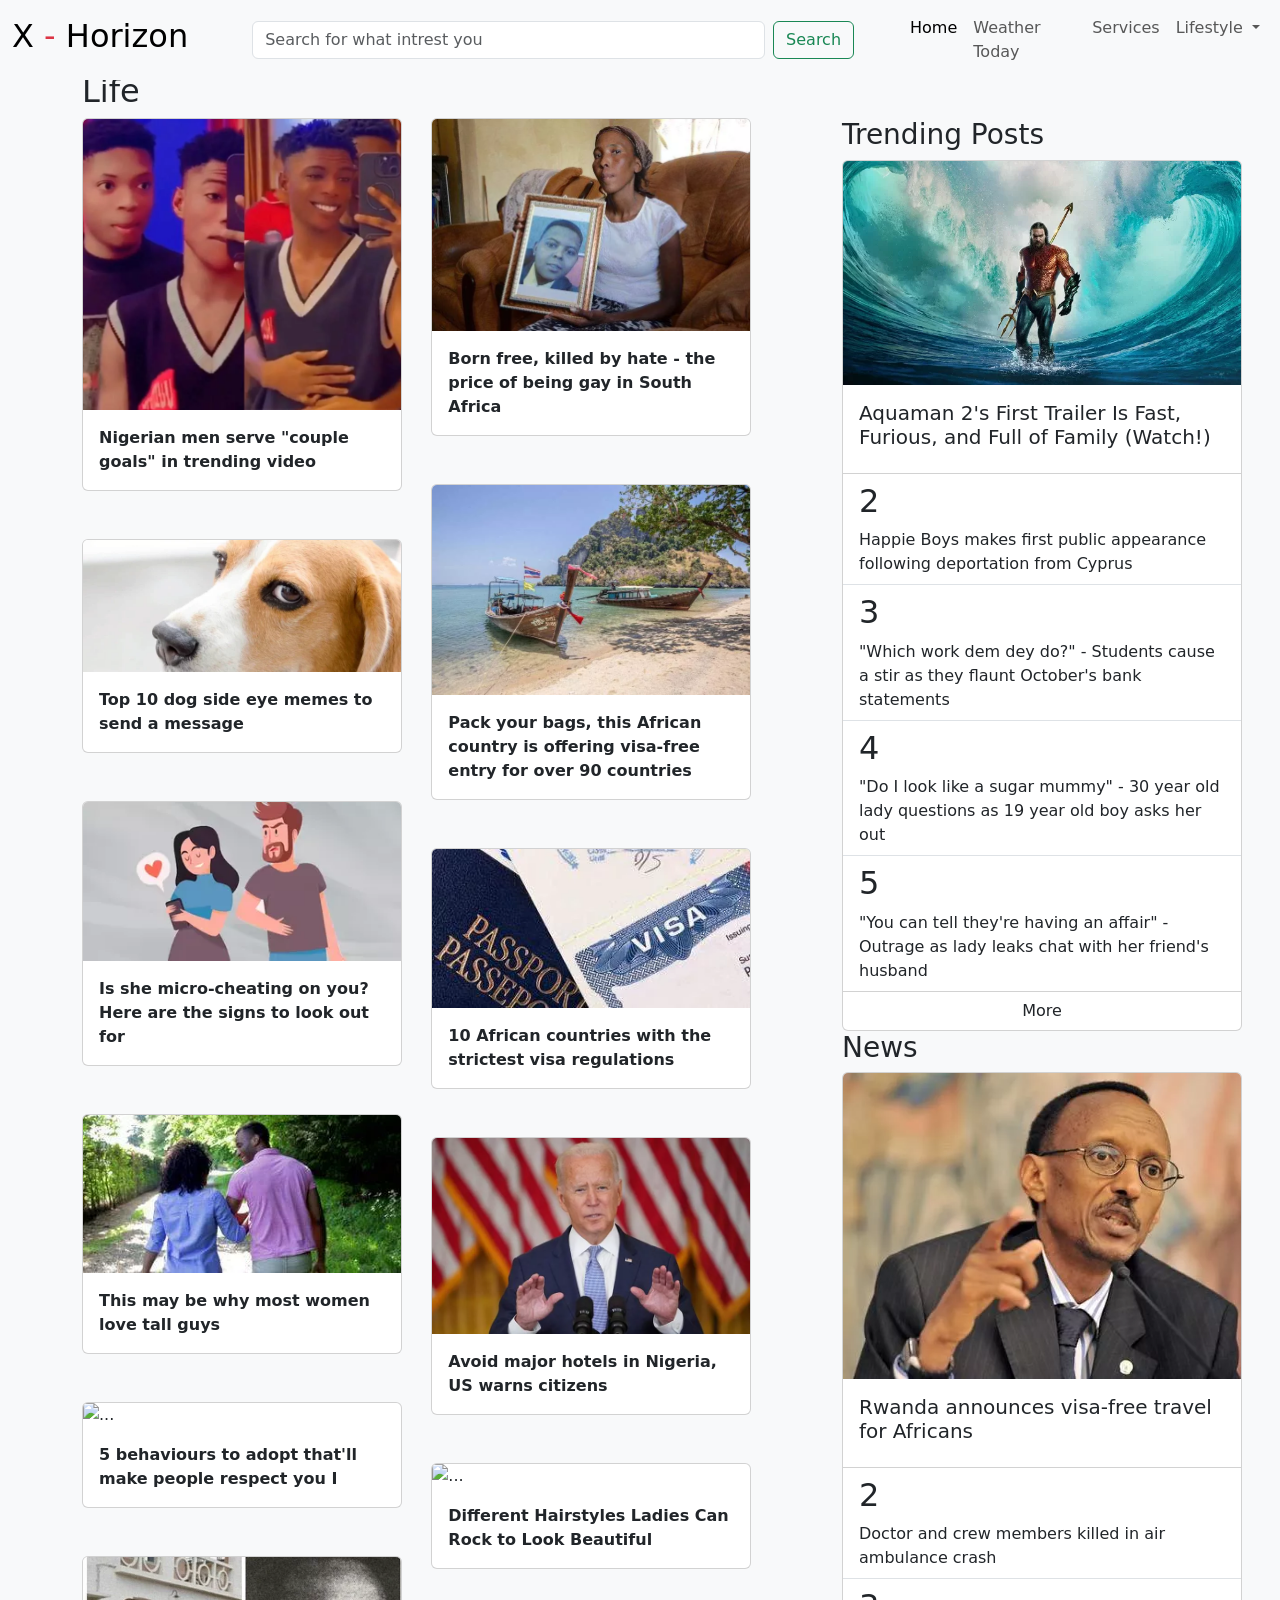
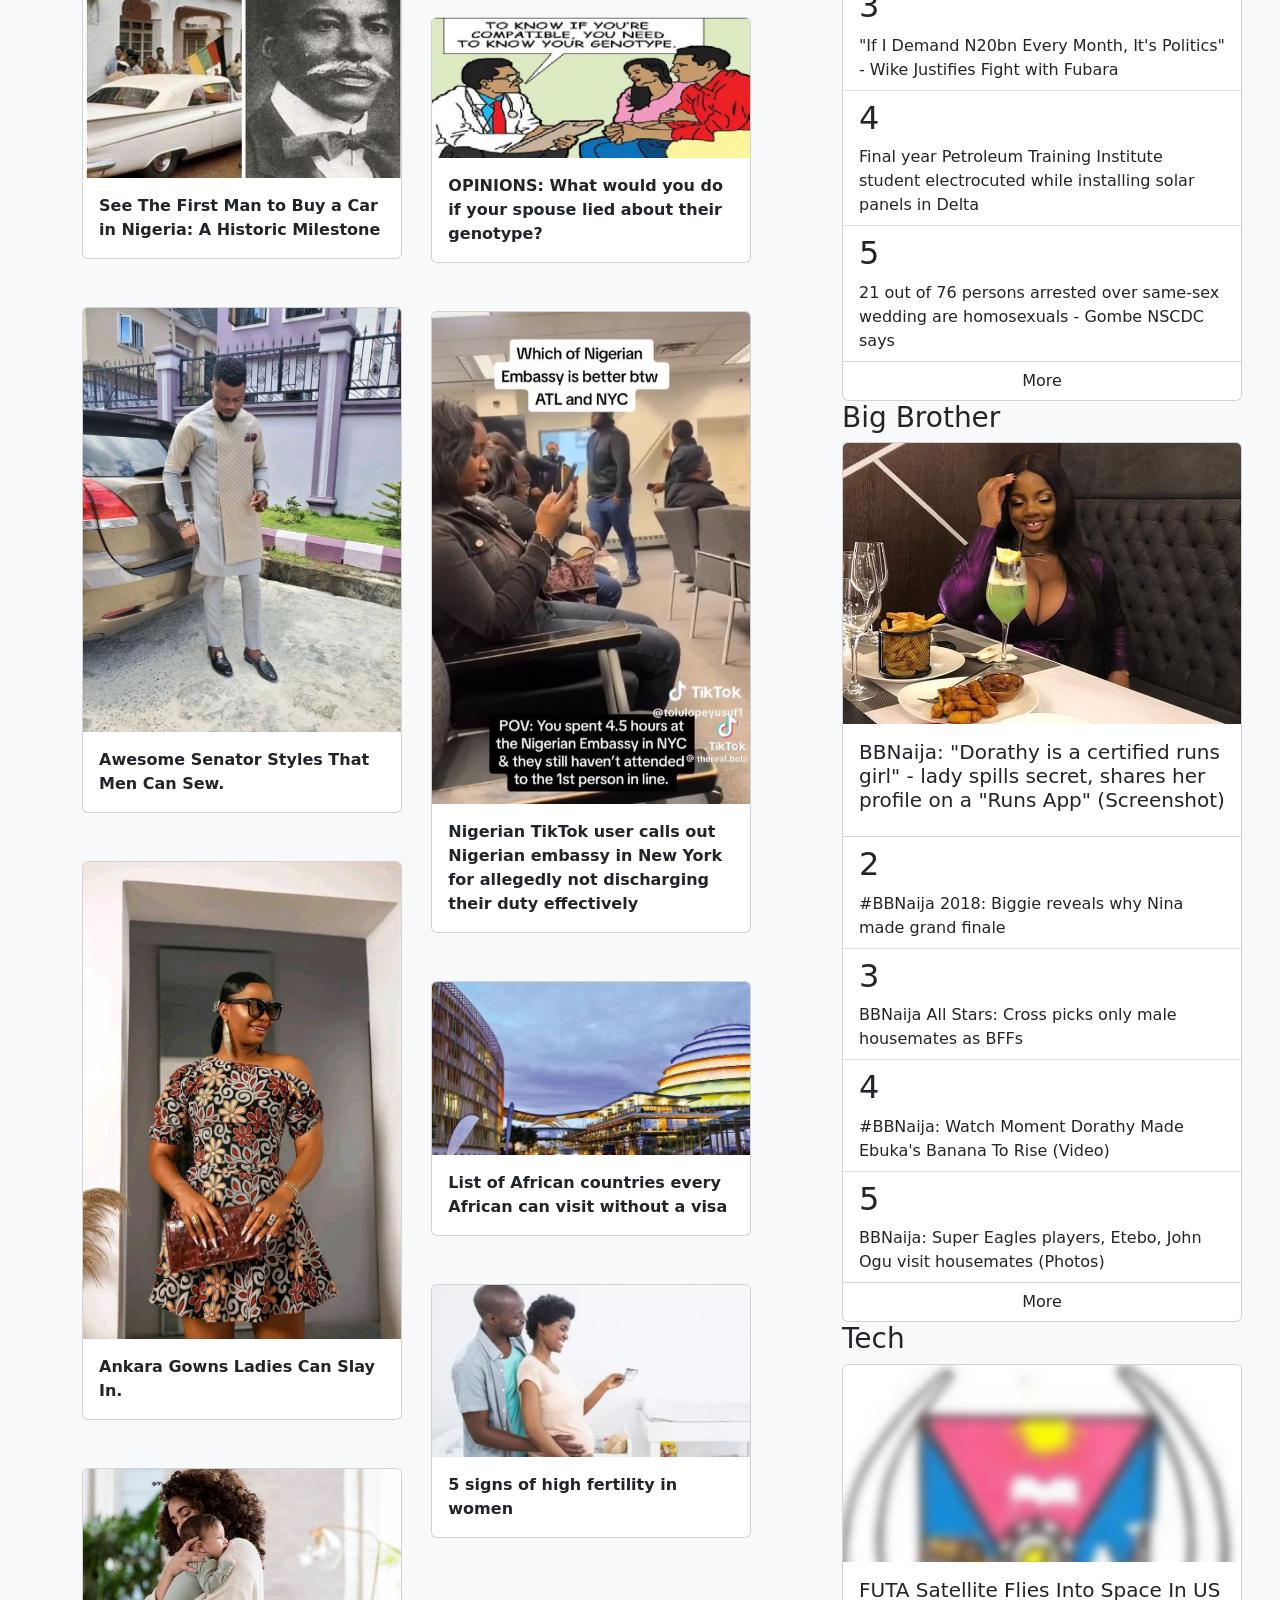
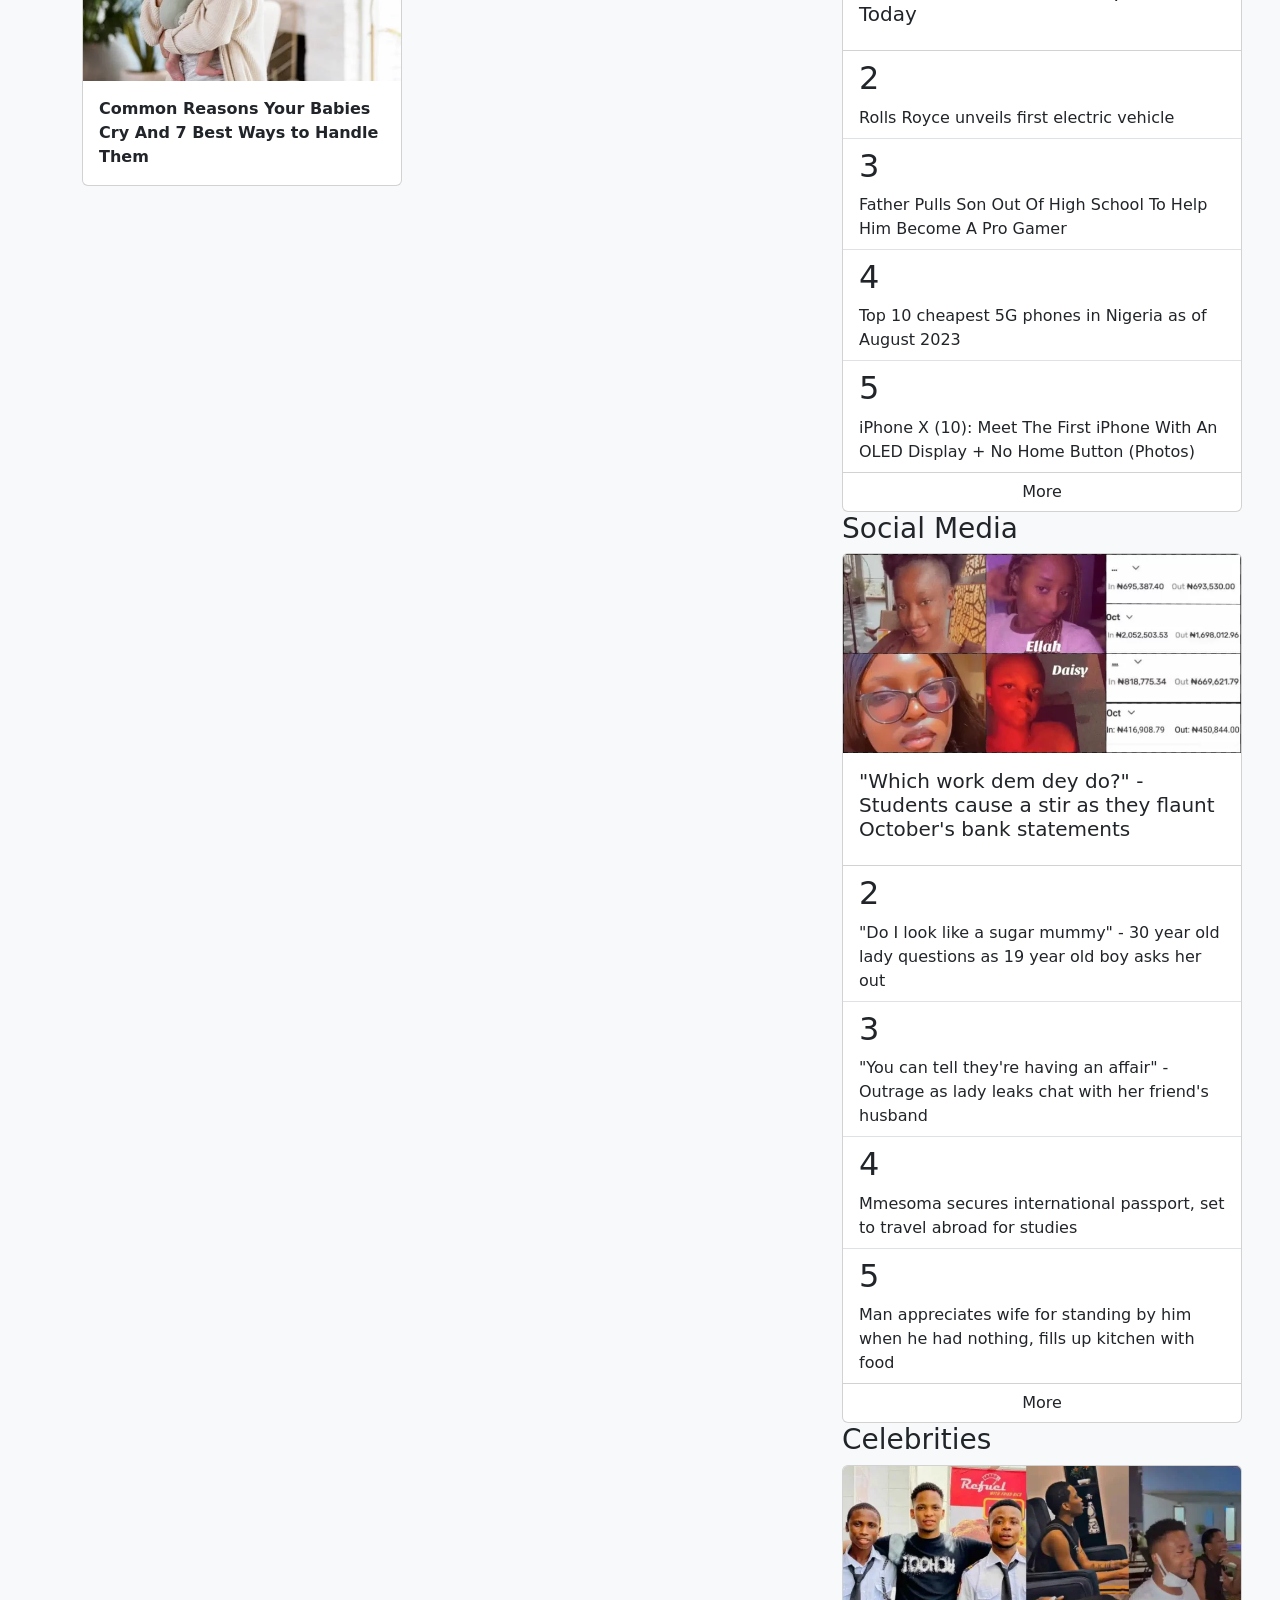
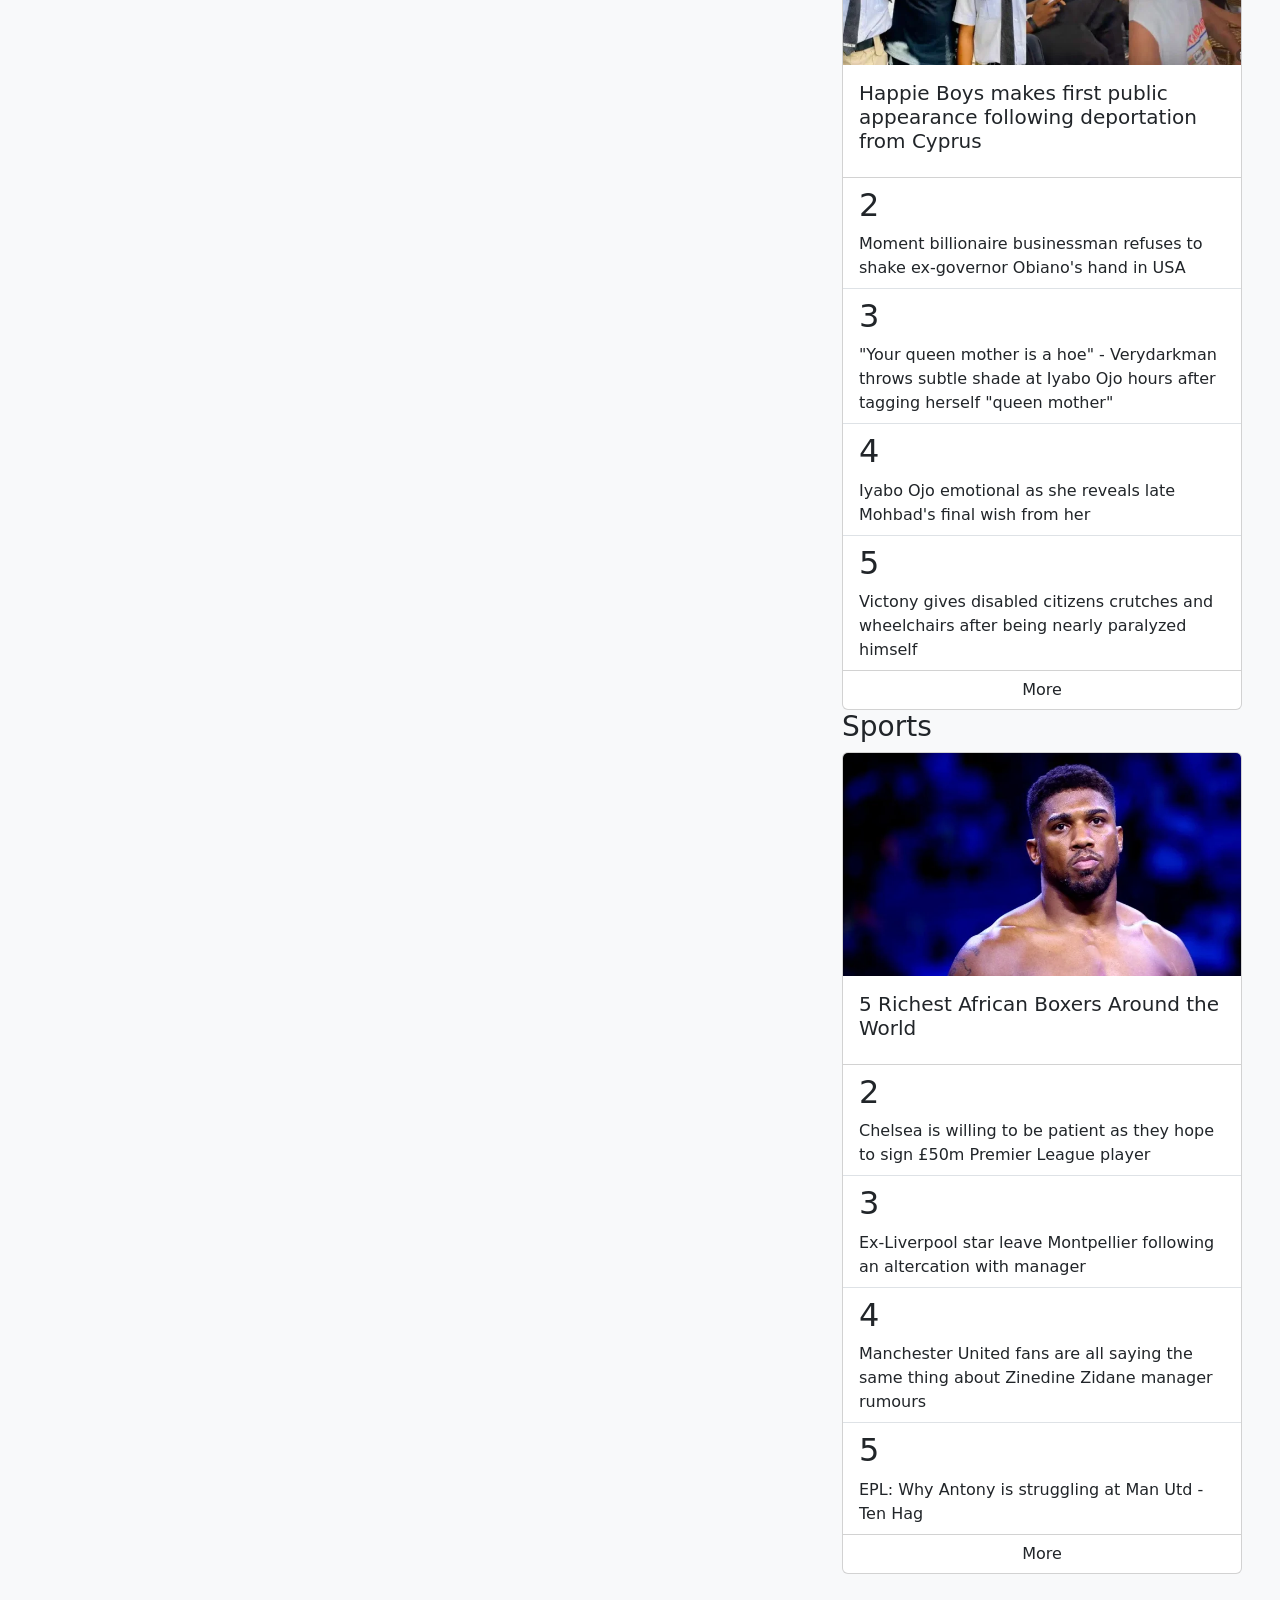
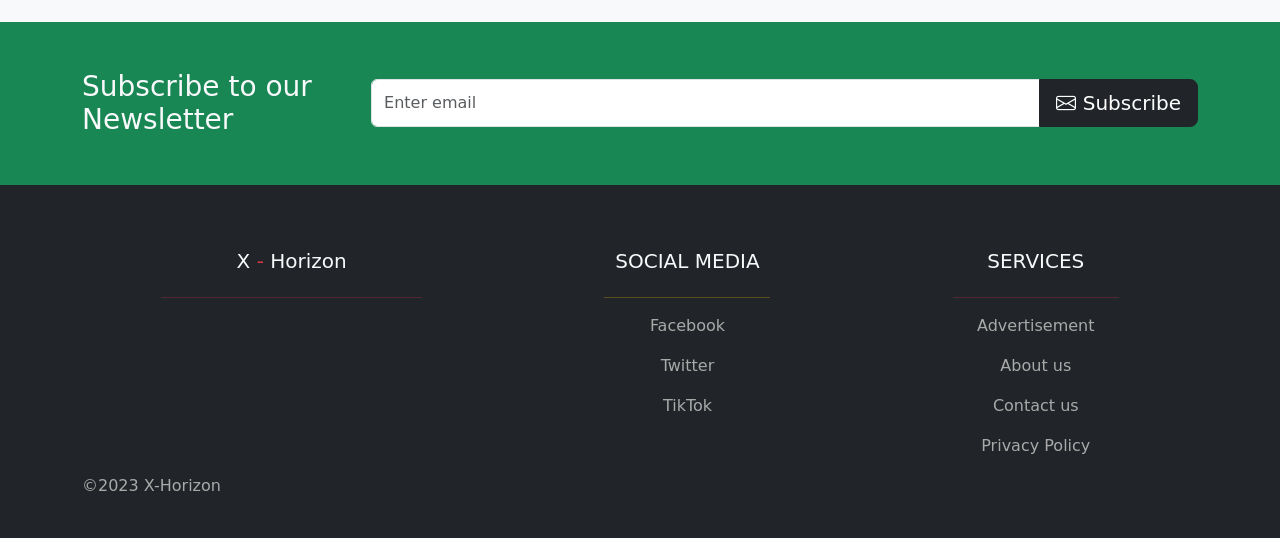
==== health.html @ c098f356 "Standardize project layout into assets/ structure Move all CSS, vendored Bootstrap, and category ima" ====
<!DOCTYPE html>
<html lang="en">
<head>
    <meta charset="UTF-8">
    <meta name="viewport" content="width=device-width, initial-scale=1.0">
    <title>X-Horizon</title>
    <link rel="stylesheet" href="assets/css/styles.css">
    <link rel="stylesheet" href="assets/vendor/bootstrap-5.3.2-dist/css/bootstrap.min.css">
    <script src="assets/vendor/bootstrap-5.3.2-dist/js/bootstrap.bundle.min.js"></script>
    <link rel="stylesheet" href="https://cdn.jsdelivr.net/npm/bootstrap-icons@1.11.1/font/bootstrap-icons.css">
    <link rel="icon" type="image/png" href="assets/images/favicon.png">
</head>
<body>
   <div id="header">
    <div class="container">
        <nav class="navbar navbar-expand-lg bg-body-tertiary fixed-top">
            <div class="container-fluid">
                
              <a class="navbar-brand" href="#"><h2>X <span class="text-danger">- </span>Horizon</h2></a>
              <form class="d-flex w-50 mx-5" role="search">
                <input class="form-control me-2" type="search" placeholder="Search for what intrest you" aria-label="Search">
                <button class="btn btn-outline-success" type="submit">Search</button>
              </form>
              <button class="navbar-toggler" type="button" data-bs-toggle="collapse" data-bs-target="#navbarSupportedContent" aria-controls="navbarSupportedContent" aria-expanded="false" aria-label="Toggle navigation">
                <span class="navbar-toggler-icon"></span>
              </button>
              <div class="collapse navbar-collapse" id="navbarSupportedContent">
                <ul class="navbar-nav me-auto mb-2 mb-lg-0 justify-content-end">
                  <li class="nav-item">
                    <a class="nav-link active" aria-current="page" href="index.html">Home</a>
                  </li>
                  <li class="nav-item">
                    <a class="nav-link" href="weather.html">Weather Today</a>
                  </li>
                  <li class="nav-item">
                    <a class="nav-link" href="#footer">Services</a>
                  </li>
                  <li class="nav-item dropdown">
                    <a class="nav-link dropdown-toggle" href="#" role="button" data-bs-toggle="dropdown" aria-expanded="false">
                      Lifestyle
                     </a>
                     <ul class="dropdown-menu">
                       <li><a class="dropdown-item" href="technology.html">Technology</a></li>
                       <li><a class="dropdown-item" href="education.html">Education</a></li>
                       <li><a class="dropdown-item" href="entertainment.html">Entertainment</a></li>
                       <li><a class="dropdown-item" href="news.html">News</a></li>
                       <li><hr class="dropdown-divider"></li>
                       <li><a class="dropdown-item" href="index.html">About</a></li>
                     </ul>
                  </li>
                </ul>
              </div>
            </div>
          </nav>
        </div>
      </div>


       <!--   life -->
       <section class="bg-light text-dark mt-4 p-5">
        <div class="container">
          <div class="row">
               <h2>Life</h2>
               
            <div class="col-lg-8">
                <div class="row">
                  <div class="col-lg-4 me-5">
                    <div class="card mb-5" style="width: 20rem;">
                      <img src="assets/images/life/VpagqqwRKwO.webp" class="card-img-top" alt="...">
                      <div class="card-body">
                        <p class="card-text"><a href="#" class="text-center text-decoration-none text-dark"><b>Nigerian men serve "couple goals" in trending video</b></a></p>
                      </div>
                    </div>
                    <div class="card  mb-5" style="width: 20rem;">
                      <img src="assets/images/life/em7QDDrqKYx.webp" class="card-img-top" alt="...">
                      <div class="card-body">
                        <p class="card-text"><a href="#"  class="text-center text-decoration-none text-dark"><b>Top 10 dog side eye memes to send a message</b></a></p>
                      </div>
                    </div>
                    <div class="card mb-5" style="width: 20rem;">
                      <img src="assets/images/life/JdN9QQn1N4P.webp" class="card-img-top" alt="...">
                      <div class="card-body">
                        <p class="card-text"><a href="#" class="text-center text-decoration-none text-dark"><b>Is she micro-cheating on you? Here are the signs to look out for</b></a></p>
                      </div>
                    </div>
                    <div class="card mb-5" style="width: 20rem;">
                      <img src="assets/images/life/k37lMMdgaPd.webp" class="card-img-top" alt="...">
                      <div class="card-body">
                        <p class="card-text"><a href="#" class="text-center text-decoration-none text-dark"><b>This may be why most women love tall guys</b></a></p>
                      </div>
                    </div>
                    <div class="card mb-5" style="width: 20rem;">
                      <img src="assets/images/life/wPKL00J0KVB.webp" class="card-img-top" alt="...">
                      <div class="card-body">
                        <p class="card-text"><a href="#" class="text-center text-decoration-none text-dark"><b>5 behaviours to adopt that'll make people respect you I</b></a></p>
                      </div>
                    </div>
                    <div class="card mb-5" style="width: 20rem;">
                      <img src="assets/images/life/V5Kv33PQ79m.webp" class="card-img-top" alt="...">
                      <div class="card-body">
                        <p class="card-text"><a href="#" class="text-center text-decoration-none text-dark"><b>See The First Man to Buy a Car in Nigeria: A Historic Milestone</b></a></p>
                      </div>
                    </div>
                    <div class="card mb-5" style="width: 20rem;">
                      <img src="assets/images/life/V5Kv33qX79m.webp" class="card-img-top" alt="...">
                      <div class="card-body">
                        <p class="card-text"><a href="" class="text-center text-decoration-none text-dark"><b>Awesome Senator Styles That Men Can Sew.</b></a></p>
                      </div>
                    </div>
                    <div class="card mb-5" style="width: 20rem;">
                      <img src="assets/images/life/V5Kv33Jg79m.webp" class="card-img-top" alt="...">
                      <div class="card-body">
                        <p class="card-text"><a href="" class="text-center text-decoration-none text-dark"><b>Ankara Gowns Ladies Can Slay In.</b></a></p>
                      </div>
                    </div>
                    <div class="card mb-5" style="width: 20rem;">
                      <img src="assets/images/life/rO7O44Rbayp.webp" class="card-img-top" alt="...">
                      <div class="card-body">
                        <p class="card-text"><a href="" class="text-center text-decoration-none text-dark"><b>Common Reasons Your Babies Cry And 7 Best Ways to Handle Them</b></a></p>
                      </div>
                    </div>
                  </div>

                  <div class="col-lg-4 ms-5">
                    <div class="card mb-5" style="width: 20rem;">
                      <img src="assets/images/life/9z7o99rvN2r.webp" class="card-img-top" alt="...">
                      <div class="card-body">
                        <p class="card-text"><a href="#" class="text-center text-decoration-none text-dark"><b>Born free, killed by hate - the price of being gay in South Africa</b></a></p>
                      </div>
                    </div>
                    <div class="card  mb-5" style="width: 20rem;">
                      <img src="assets/images/life/Vpagqq1MKwO.webp" class="card-img-top" alt="...">
                      <div class="card-body">
                        <p class="card-text"><a href="#"  class="text-center text-decoration-none text-dark"><b>Pack your bags, this African country is offering visa-free entry for over 90 countries</b></a></p>
                      </div>
                    </div>
                    <div class="card mb-5" style="width: 20rem;">
                      <img src="assets/images/life/VrNpVVrJ79O.webp" class="card-img-top" alt="...">
                      <div class="card-body">
                        <p class="card-text"><a href="#" class="text-center text-decoration-none text-dark"><b>10 African countries with the strictest visa regulations</b></a></p>
                      </div>
                    </div>
                    <div class="card mb-5" style="width: 20rem;">
                      <img src="assets/images/life/WAPK4Vpza0B.webp" class="card-img-top" alt="...">
                      <div class="card-body">
                        <p class="card-text"><a href="#" class="text-center text-decoration-none text-dark"><b>Avoid major hotels in Nigeria, US warns citizens</b></a></p>
                      </div>
                    </div>
                    <div class="card mb-5" style="width: 20rem;">
                      <img src="assets/images/life/yZaJbbqZaJ0.webp" class="card-img-top" alt="...">
                      <div class="card-body">
                        <p class="card-text"><a href="#" class="text-center text-decoration-none text-dark"><b>Different Hairstyles Ladies Can Rock to Look Beautiful</b></a></p>
                      </div>
                    </div>
                    <div class="card mb-5" style="width: 20rem;">
                      <img src="assets/images/life/JdN9QQdwN4P.webp" class="card-img-top" alt="...">
                      <div class="card-body">
                        <p class="card-text"><a href="#" class="text-center text-decoration-none text-dark"><b>OPINIONS: What would you do if your spouse lied about their genotype?</b></a></p>
                      </div>
                    </div>
                    <div class="card mb-5" style="width: 20rem;">
                      <img src="assets/images/life/V5Kv33wL79m.webp" class="card-img-top" alt="...">
                      <div class="card-body">
                        <p class="card-text"><a href="" class="text-center text-decoration-none text-dark"><b>Nigerian TikTok user calls out Nigerian embassy in New York for allegedly not discharging their duty effectively</b></a></p>
                      </div>
                    </div>
                    <div class="card mb-5" style="width: 20rem;">
                      <img src="assets/images/life/qXNEQQl6NlE.webp" class="card-img-top" alt="...">
                      <div class="card-body">
                        <p class="card-text"><a href="" class="text-center text-decoration-none text-dark"><b>List of African countries every African can visit without a visa</b></a></p>
                      </div>
                    </div>
                    <div class="card mb-5" style="width: 20rem;">
                      <img src="assets/images/life/EeK8vvlgaP8.webp" class="card-img-top" alt="...">
                      <div class="card-body">
                        <p class="card-text"><a href="" class="text-center text-decoration-none text-dark"><b>5 signs of high fertility in women</b></a></p>
                      </div>
                    </div>
                  </div>
                </div>
            </div>

           <!--  sidebar -->
            <div class="col-lg-4 side-bar">
              <h3>Trending Posts</h3>
              <div class="card" style="width: 25rem;">
                <img src="assets/images/news/WAPK4V6Ja0B.webp" class="card-img-top" alt="...">
                <div class="card-body">
                  <h5 class="card-title"><a href="#" class="text-decoration-none text-dark text-center">Aquaman 2's First Trailer Is Fast, Furious, and Full of Family (Watch!)</a></h5>
                 
                </div>
                <ul class="list-group list-group-flush">
                  <li class="list-group-item"><h2>2</h2><a href="#" class="text-decoration-none text-dark">Happie Boys makes first public appearance following deportation from Cyprus</a></li>
                  <li class="list-group-item"><h2>3</h2><a href="#" class="text-decoration-none text-dark">"Which work dem dey do?" - Students cause a stir as they flaunt October's bank statements</a></li>
                  <li class="list-group-item"><h2>4</h2><a href="#" class="text-decoration-none text-dark">"Do I look like a sugar mummy" - 30 year old lady questions as 19 year old boy asks her out</a></li>
                  <li class="list-group-item"><h2>5</h2><a href="#" class="text-decoration-none text-dark">
                    "You can tell they're having an affair" - Outrage as lady leaks chat with her friend's husband</a></li>
                </ul>
                <button class="btn btn-bg-none"><a href="#"class="text-decoration-none text-dark" >More</a></button>
              </div>
              <h3>News</h3>
              <div class="card" style="width: 25rem;">
                <img src="assets/images/news/4lNm11gjNRo.webp" class="card-img-top" alt="...">
                <div class="card-body">
                  <h5 class="card-title"><a href="#" class="text-decoration-none text-dark text-center">Rwanda announces visa-free travel for Africans</a></h5>
                 
                </div>
                <ul class="list-group list-group-flush">
                  <li class="list-group-item"><h2>2</h2><a href="#" class="text-decoration-none text-dark">
                    Doctor and crew members killed in air ambulance crash</a></li>
                  <li class="list-group-item"><h2>3</h2><a href="#" class="text-decoration-none text-dark">"If I Demand N20bn Every Month, It's Politics" - Wike Justifies Fight with Fubara</a></li>
                  <li class="list-group-item"><h2>4</h2><a href="#" class="text-decoration-none text-dark">
                    Final year Petroleum Training Institute student electrocuted while installing solar panels in Delta</a></li>
                  <li class="list-group-item"><h2>5</h2><a href="#" class="text-decoration-none text-dark">
                    21 out of 76 persons arrested over same-sex wedding are homosexuals - Gombe NSCDC says</a></li>
                </ul>
                <button class="btn btn-bg-none"><a href="#"class="text-decoration-none text-dark" >More</a></button>
            </div>
            <h3>Big Brother</h3>
              <div class="card" style="width: 25rem;">
                <img src="assets/images/side/img_24072020_112225_720_x_509_pixel1599994424023671679-1.jpg" class="card-img-top" alt="...">
                <div class="card-body">
                  <h5 class="card-title"><a href="#" class="text-decoration-none text-dark text-center">BBNaija: "Dorathy is a certified runs girl" - lady spills secret, shares her profile on a "Runs App" (Screenshot)</a></h5>
                 
                </div>
                <ul class="list-group list-group-flush">
                  <li class="list-group-item"><h2>2</h2><a href="#" class="text-decoration-none text-dark">
                    #BBNaija 2018: Biggie reveals why Nina made grand finale</a></li>
                  <li class="list-group-item"><h2>3</h2><a href="#" class="text-decoration-none text-dark">BBNaija All Stars: Cross picks only male housemates as BFFs</a></li>
                  <li class="list-group-item"><h2>4</h2><a href="#" class="text-decoration-none text-dark">
                    #BBNaija: Watch Moment Dorathy Made Ebuka's Banana To Rise (Video)</a></li>
                  <li class="list-group-item"><h2>5</h2><a href="#" class="text-decoration-none text-dark">BBNaija: Super Eagles players, Etebo, John Ogu visit housemates (Photos)</a></li>
                </ul>
                <button class="btn btn-bg-none"><a href="#"class="text-decoration-none text-dark" >More</a></button>
            </div>
            <h3>Tech</h3>
              <div class="card" style="width: 25rem;">
                <img src="assets/images/side/futa.png" class="card-img-top" alt="...">
                <div class="card-body">
                  <h5 class="card-title"><a href="#" class="text-decoration-none text-dark text-center">FUTA Satellite Flies Into Space In US Today</a></h5>
                 
                </div>
                <ul class="list-group list-group-flush">
                  <li class="list-group-item"><h2>2</h2><a href="#" class="text-decoration-none text-dark">
                    Rolls Royce unveils first electric vehicle
                    </a></li>
                  <li class="list-group-item"><h2>3</h2><a href="#" class="text-decoration-none text-dark">Father Pulls Son Out Of High School To Help Him Become A Pro Gamer</a></li>
                  <li class="list-group-item"><h2>4</h2><a href="#" class="text-decoration-none text-dark">
                    Top 10 cheapest 5G phones in Nigeria as of August 2023
                    </a></li>
                  <li class="list-group-item"><h2>5</h2><a href="#" class="text-decoration-none text-dark">
                    iPhone X (10): Meet The First iPhone With An OLED Display + No Home Button (Photos)</a></li>
                </ul>
                <button class="btn btn-bg-none"><a href="#"class="text-decoration-none text-dark" >More</a></button>
            </div>
            <h3>Social Media</h3>
              <div class="card" style="width: 25rem;">
                <img src="assets/images/side/em7QDD4mKYx.webp" class="card-img-top" alt="...">
                <div class="card-body">
                  <h5 class="card-title"><a href="#" class="text-decoration-none text-dark text-center">"Which work dem dey do?" - Students cause a stir as they flaunt October's bank statements</a></h5>
                 
                </div>
                <ul class="list-group list-group-flush">
                  <li class="list-group-item"><h2>2</h2><a href="#" class="text-decoration-none text-dark">
                    "Do I look like a sugar mummy" - 30 year old lady questions as 19 year old boy asks her out
                    
                    </a></li>
                  <li class="list-group-item"><h2>3</h2><a href="#" class="text-decoration-none text-dark">
                    "You can tell they're having an affair" - Outrage as lady leaks chat with her friend's husband</a></li>
                  <li class="list-group-item"><h2>4</h2><a href="#" class="text-decoration-none text-dark">Mmesoma secures international passport, set to travel abroad for studies
                    </a></li>
                  <li class="list-group-item"><h2>5</h2><a href="#" class="text-decoration-none text-dark">
                    Man appreciates wife for standing by him when he had nothing, fills up kitchen with food
                   </a></li>
                </ul>
                <button class="btn btn-bg-none"><a href="#"class="text-decoration-none text-dark" >More</a></button>
            </div>
            <h3>Celebrities</h3>
            <div class="card" style="width: 25rem;">
              <img src="assets/images/side/EeK8vvG8aP8.webp" class="card-img-top" alt="...">
              <div class="card-body">
                <h5 class="card-title"><a href="#" class="text-decoration-none text-dark text-center">Happie Boys makes first public appearance following deportation from Cyprus</a></h5>
               
              </div>
              <ul class="list-group list-group-flush">
                <li class="list-group-item"><h2>2</h2><a href="#" class="text-decoration-none text-dark">
                  Moment billionaire businessman refuses to shake ex-governor Obiano's hand in USA
                  </a></li>
                <li class="list-group-item"><h2>3</h2><a href="#" class="text-decoration-none text-dark">"Your queen mother is a hoe" - Verydarkman throws subtle shade at Iyabo Ojo hours after tagging herself "queen mother"
                 </a></li>
                <li class="list-group-item"><h2>4</h2><a href="#" class="text-decoration-none text-dark">
                  Iyabo Ojo emotional as she reveals late Mohbad's final wish from her
                  </a></li>
                <li class="list-group-item"><h2>5</h2><a href="#" class="text-decoration-none text-dark">
                  Victony gives disabled citizens crutches and wheelchairs after being nearly paralyzed himself
                 </a></li>
              </ul>
              <button class="btn btn-bg-none"><a href="#"class="text-decoration-none text-dark" >More</a></button>
          </div>
          <h3>Sports</h3>
          <div class="card" style="width: 25rem;">
            <img src="assets/images/side/JdN9QQPRN4P.webp" class="card-img-top" alt="...">
            <div class="card-body">
              <h5 class="card-title"><a href="#" class="text-decoration-none text-dark text-center">5 Richest African Boxers Around the World</a></h5>
             
            </div>
            <ul class="list-group list-group-flush">
              <li class="list-group-item"><h2>2</h2><a href="#" class="text-decoration-none text-dark">
                Chelsea is willing to be patient as they hope to sign £50m Premier League player
                </a></li>
              <li class="list-group-item"><h2>3</h2><a href="#" class="text-decoration-none text-dark">
                Ex-Liverpool star leave Montpellier following an altercation with manager
               </a></li>
              <li class="list-group-item"><h2>4</h2><a href="#" class="text-decoration-none text-dark">Manchester United fans are all saying the same thing about Zinedine Zidane manager rumours
                </a></li>
              <li class="list-group-item"><h2>5</h2><a href="#" class="text-decoration-none text-dark">EPL: Why Antony is struggling at Man Utd - Ten Hag
               </a></li>
            </ul>
            <button class="btn btn-bg-none"><a href="#"class="text-decoration-none text-dark" >More</a></button>
        </div>
          </div>
        </div>
      </section>

  <!--  Newsletter -->
  <section class="bg-success text-light p-5">
    <div class="container">
        <div class="d-md-flex justify-content-between align-items-center">
            <h3 class="mb-3 mb-md-0">Subscribe to our Newsletter</h3>


            <div class="input-group news-input">
                <input type="email" class="form-control" placeholder="Enter email">
                <button class="btn btn-dark btn-lg" type="button"><i class="bi bi-envelope"></i> Subscribe</button>
              </div>
        </div>
    </div>
  </section> 

      
         <!--  footer -->
         <footer class="bg-dark text-light pt-5 pb-4">
          <div class="container text-center text-md-left">
                
                <div class="row text-center text-md-left">
                   <div class="col-md-3 col-lg-3 col-xl-3 mx-auto mt-3">
                    <h5 class="mb-4 font-weight-bold">X <span class="text-danger">- </span>Horizon</h5>
                     <hr class="divider text-danger">
                   </div>

                   <div class="col-md-2 col-lg-2 col-xl-2 mx-auto mt-3">
                    <h5 class="mb-4 font-weight-bold text-uppercase">Social Media</h5>
                    <hr class="divider text-warning">
                    <p><a href="#" class="text-decoration-none yeat">Facebook</i></a></p>
                    <p><a href="#" class="text-decoration-none yeat">Twitter</a></p>
                    <p><a href="#" class="text-decoration-none yeat">TikTok</a></p>
                   </div>

                   <div class="col-md-3 col-lg-2 col-xl-2 mx-auto mt-3">
                    <h5 class="mb-4 font-weight-bold text-uppercase">Services</h5>
                    <hr class="divider text-danger">
                      <p><a href="#" class="text-decoration-none yeat">Advertisement</a></p>
                      <p><a href="#" class="text-decoration-none yeat">About us</a></p>
                      <p><a href="#" class="text-decoration-none yeat">Contact us</a></p>
                      <p><a href="#" class="text-decoration-none yeat">Privacy Policy</a></p>
                    
                   </div>
                </div>
                <p class="yeat text-start"> &copy;2023 X-Horizon</p> 
          </div>
   </footer>
    </body>
    </html>
---- assets/css/styles.css ----
*{
    margin: 0;
    padding: 0;
    box-sizing: border-box;
}
@media (min-width: 320px){
    .dre{
        position: static;
    }
    .input{
        display: none;
    }
}
@media (min-width:768px){
    .news-input{
        width: 50%;
    }
}
.recent{
    border-radius: 20px;
}
.img{
    height: 200px;
}
.yeat{
    color: darkgrey;
}
body{
     overflow-x: hidden;
}
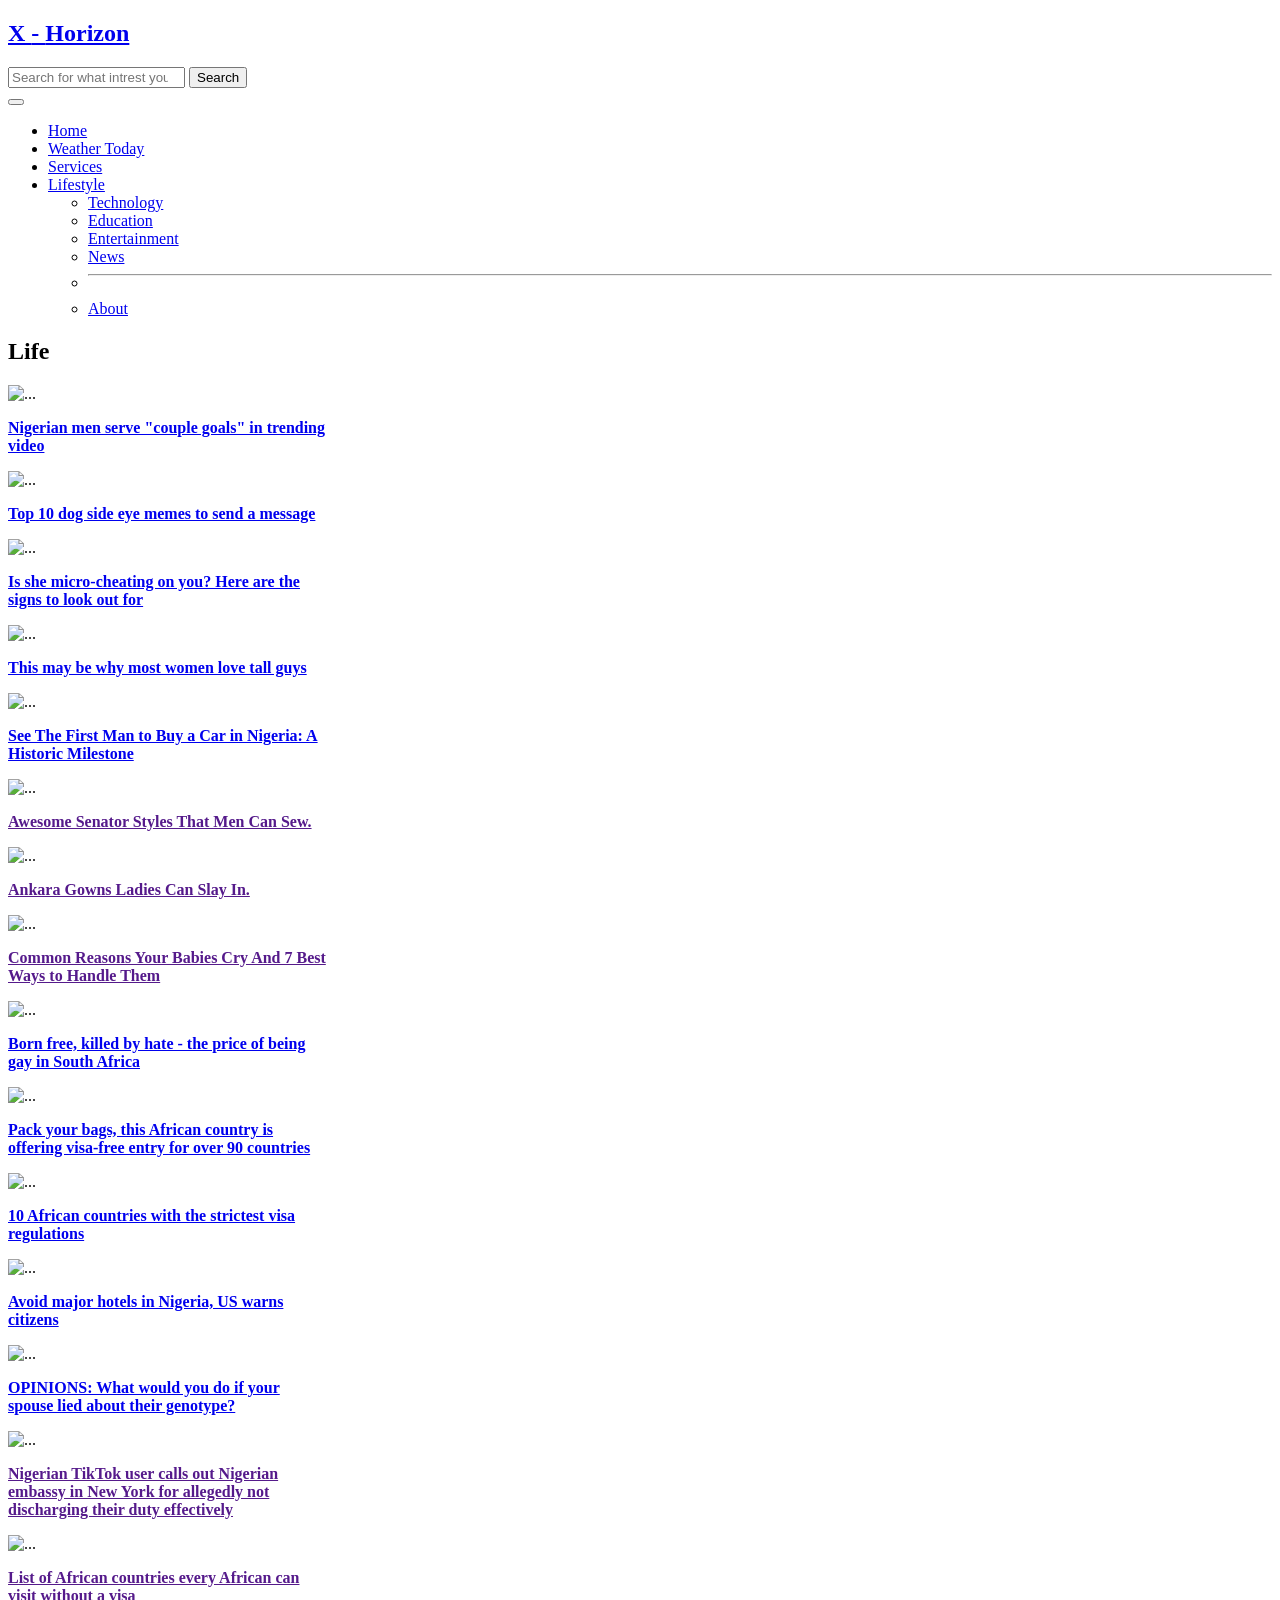
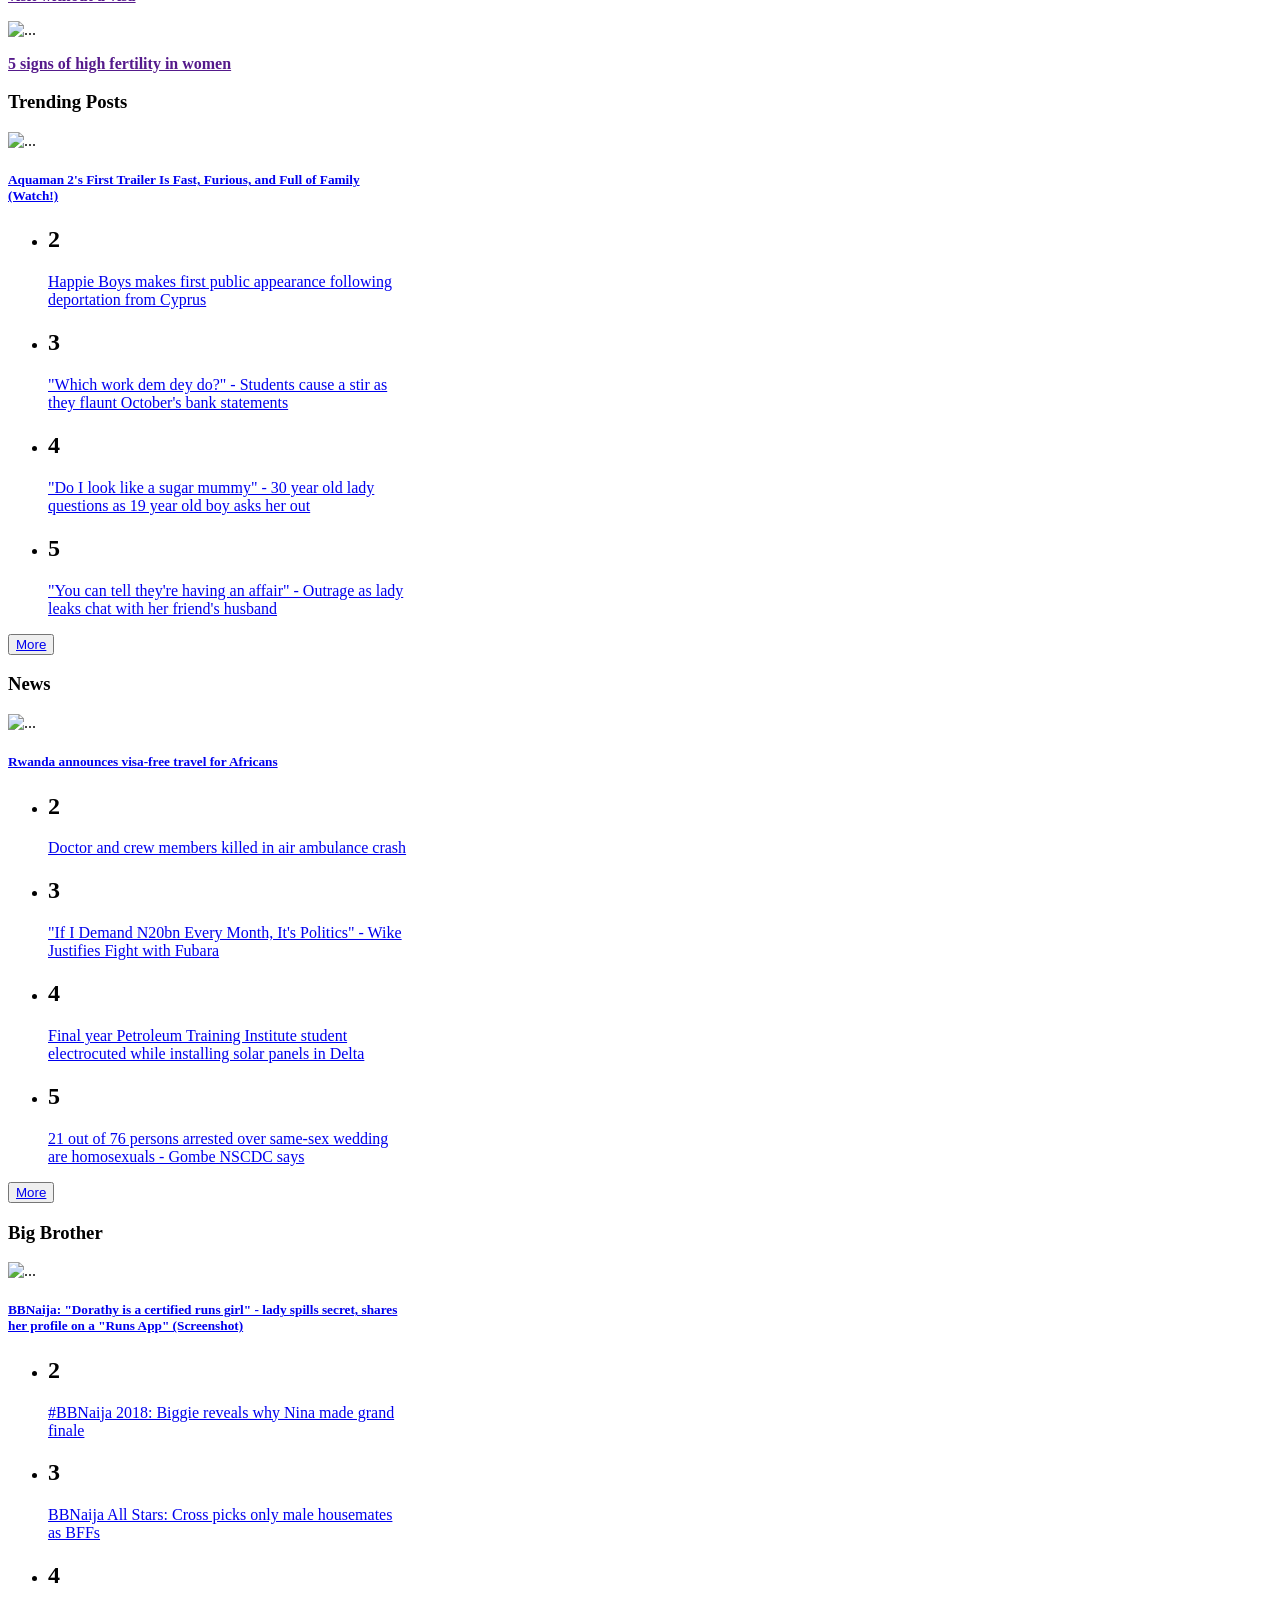
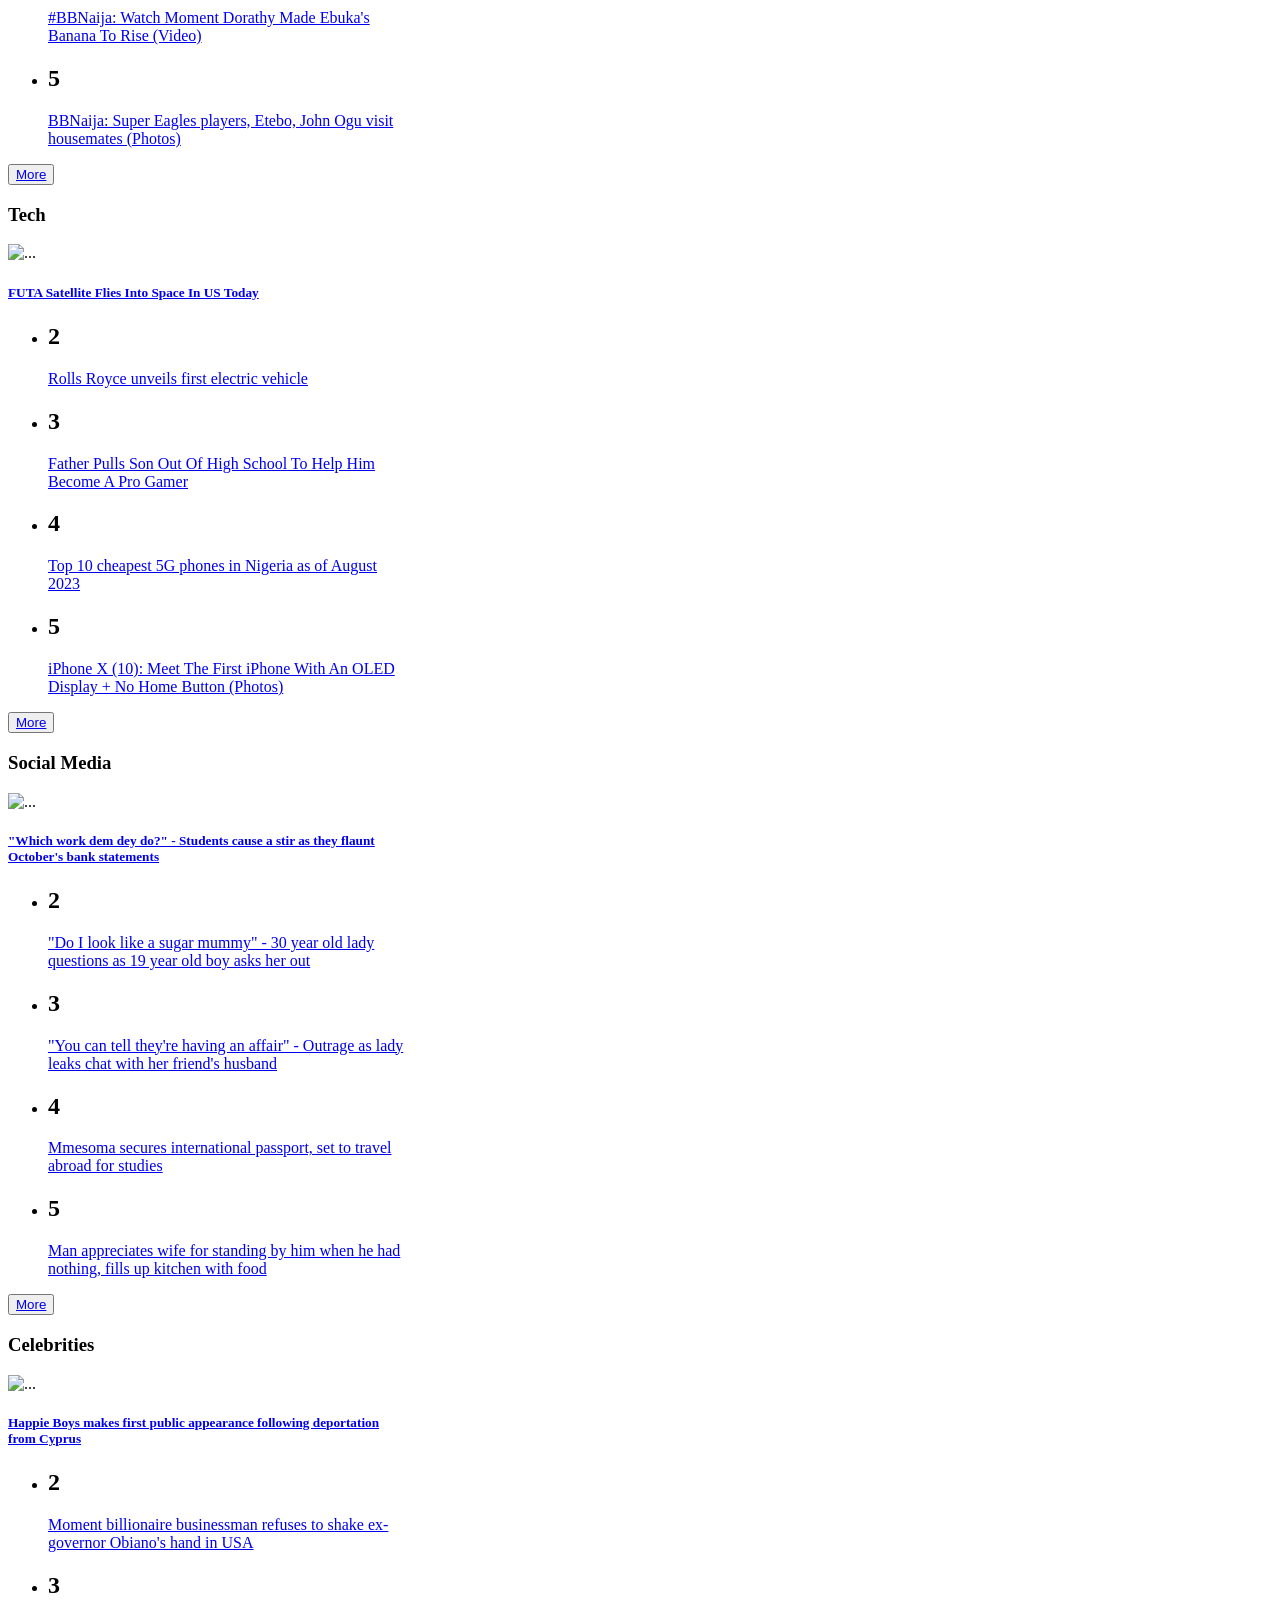
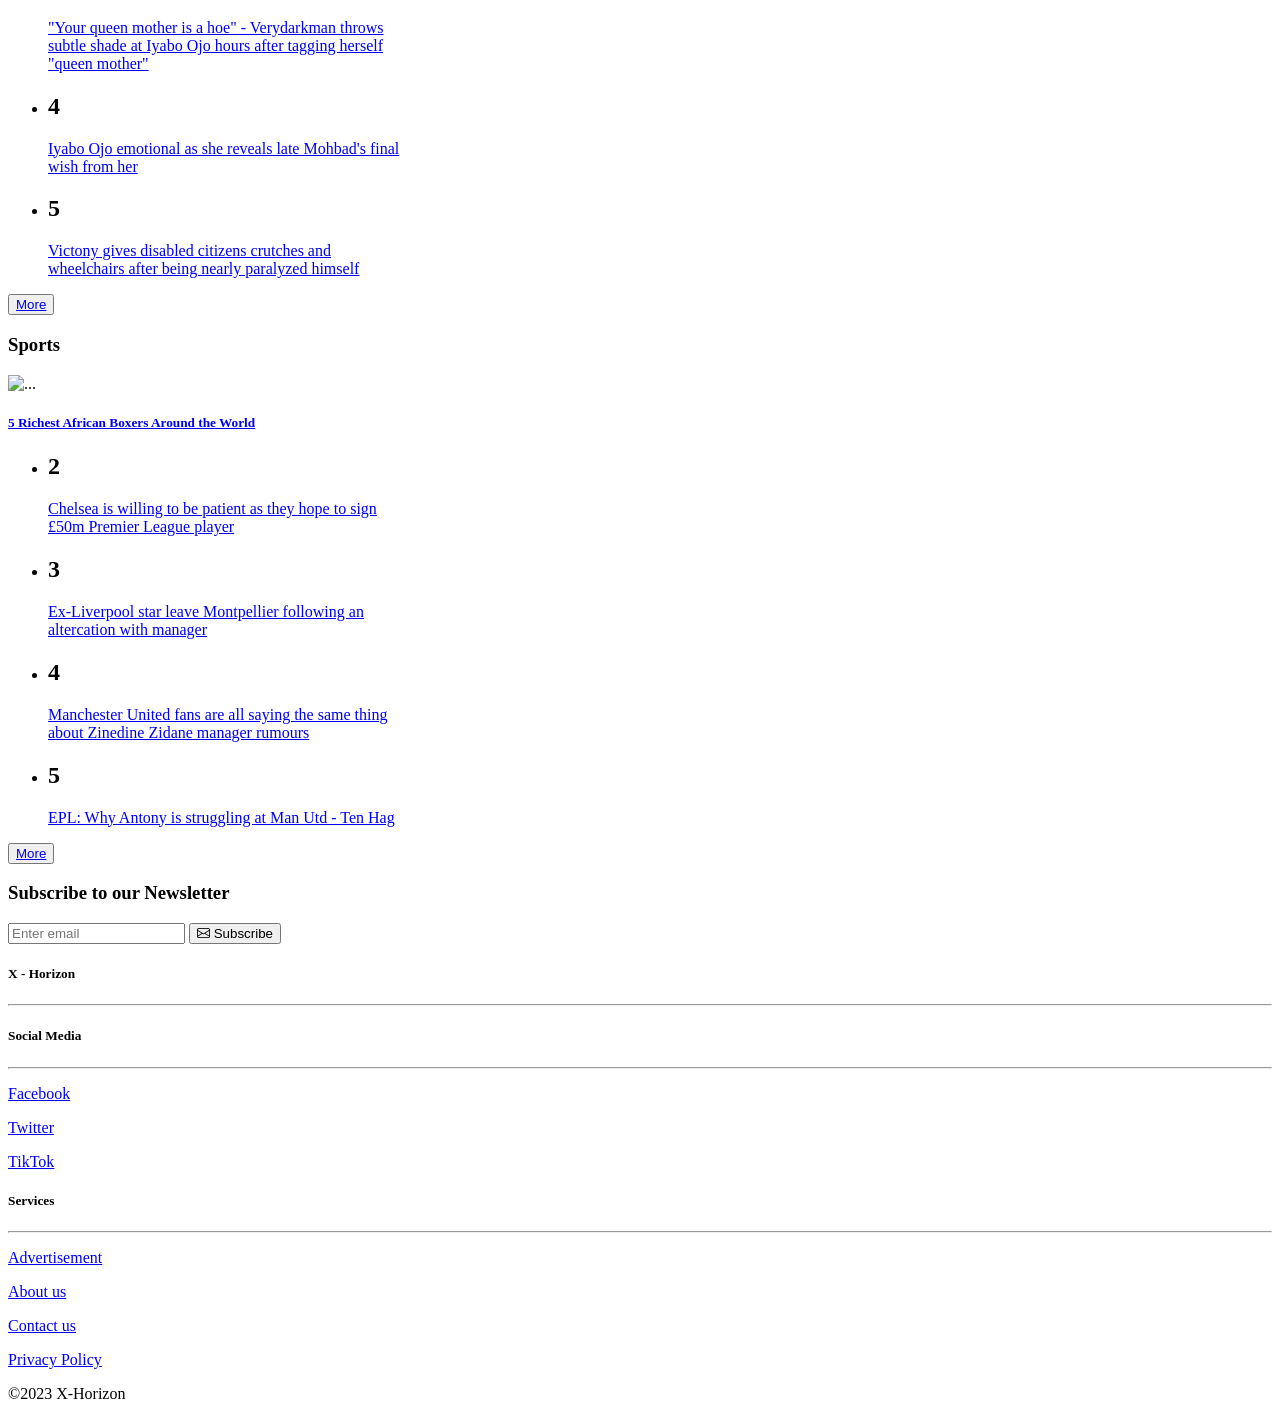
==== commit b50b91d9: "Remove broken image cards from health.html Two Life-section cards referenced life/wPKL00J0KVB.webp a" ====
--- a/health.html
+++ b/health.html
@@ -4,11 +4,11 @@
     <meta charset="UTF-8">
     <meta name="viewport" content="width=device-width, initial-scale=1.0">
     <title>X-Horizon</title>
-    <link rel="stylesheet" href="assets/css/styles.css">
-    <link rel="stylesheet" href="assets/vendor/bootstrap-5.3.2-dist/css/bootstrap.min.css">
-    <script src="assets/vendor/bootstrap-5.3.2-dist/js/bootstrap.bundle.min.js"></script>
+    <link rel="stylesheet" href="styles.css">
+    <link rel="stylesheet" href="bootstrap-5.3.2-dist/bootstrap-5.3.2-dist/css/bootstrap.min.css">
+    <script src="bootstrap-5.3.2-dist/bootstrap-5.3.2-dist/js/bootstrap.bundle.min.js"></script>
     <link rel="stylesheet" href="https://cdn.jsdelivr.net/npm/bootstrap-icons@1.11.1/font/bootstrap-icons.css">
-    <link rel="icon" type="image/png" href="assets/images/favicon.png">
+    <link rel="icon" type="favicon" href="images.ico">
 </head>
 <body>
    <div id="header">
@@ -66,55 +66,49 @@
                 <div class="row">
                   <div class="col-lg-4 me-5">
                     <div class="card mb-5" style="width: 20rem;">
-                      <img src="assets/images/life/VpagqqwRKwO.webp" class="card-img-top" alt="...">
+                      <img src="life/VpagqqwRKwO.webp" class="card-img-top" alt="...">
                       <div class="card-body">
                         <p class="card-text"><a href="#" class="text-center text-decoration-none text-dark"><b>Nigerian men serve "couple goals" in trending video</b></a></p>
                       </div>
                     </div>
                     <div class="card  mb-5" style="width: 20rem;">
-                      <img src="assets/images/life/em7QDDrqKYx.webp" class="card-img-top" alt="...">
+                      <img src="life/em7QDDrqKYx.webp" class="card-img-top" alt="...">
                       <div class="card-body">
                         <p class="card-text"><a href="#"  class="text-center text-decoration-none text-dark"><b>Top 10 dog side eye memes to send a message</b></a></p>
                       </div>
                     </div>
                     <div class="card mb-5" style="width: 20rem;">
-                      <img src="assets/images/life/JdN9QQn1N4P.webp" class="card-img-top" alt="...">
+                      <img src="life/JdN9QQn1N4P.webp" class="card-img-top" alt="...">
                       <div class="card-body">
                         <p class="card-text"><a href="#" class="text-center text-decoration-none text-dark"><b>Is she micro-cheating on you? Here are the signs to look out for</b></a></p>
                       </div>
                     </div>
                     <div class="card mb-5" style="width: 20rem;">
-                      <img src="assets/images/life/k37lMMdgaPd.webp" class="card-img-top" alt="...">
+                      <img src="life/k37lMMdgaPd.webp" class="card-img-top" alt="...">
                       <div class="card-body">
                         <p class="card-text"><a href="#" class="text-center text-decoration-none text-dark"><b>This may be why most women love tall guys</b></a></p>
                       </div>
                     </div>
                     <div class="card mb-5" style="width: 20rem;">
-                      <img src="assets/images/life/wPKL00J0KVB.webp" class="card-img-top" alt="...">
-                      <div class="card-body">
-                        <p class="card-text"><a href="#" class="text-center text-decoration-none text-dark"><b>5 behaviours to adopt that'll make people respect you I</b></a></p>
-                      </div>
-                    </div>
-                    <div class="card mb-5" style="width: 20rem;">
-                      <img src="assets/images/life/V5Kv33PQ79m.webp" class="card-img-top" alt="...">
+                      <img src="life/V5Kv33PQ79m.webp" class="card-img-top" alt="...">
                       <div class="card-body">
                         <p class="card-text"><a href="#" class="text-center text-decoration-none text-dark"><b>See The First Man to Buy a Car in Nigeria: A Historic Milestone</b></a></p>
                       </div>
                     </div>
                     <div class="card mb-5" style="width: 20rem;">
-                      <img src="assets/images/life/V5Kv33qX79m.webp" class="card-img-top" alt="...">
+                      <img src="life/V5Kv33qX79m.webp" class="card-img-top" alt="...">
                       <div class="card-body">
                         <p class="card-text"><a href="" class="text-center text-decoration-none text-dark"><b>Awesome Senator Styles That Men Can Sew.</b></a></p>
                       </div>
                     </div>
                     <div class="card mb-5" style="width: 20rem;">
-                      <img src="assets/images/life/V5Kv33Jg79m.webp" class="card-img-top" alt="...">
+                      <img src="life/V5Kv33Jg79m.webp" class="card-img-top" alt="...">
                       <div class="card-body">
                         <p class="card-text"><a href="" class="text-center text-decoration-none text-dark"><b>Ankara Gowns Ladies Can Slay In.</b></a></p>
                       </div>
                     </div>
                     <div class="card mb-5" style="width: 20rem;">
-                      <img src="assets/images/life/rO7O44Rbayp.webp" class="card-img-top" alt="...">
+                      <img src="life/rO7O44Rbayp.webp" class="card-img-top" alt="...">
                       <div class="card-body">
                         <p class="card-text"><a href="" class="text-center text-decoration-none text-dark"><b>Common Reasons Your Babies Cry And 7 Best Ways to Handle Them</b></a></p>
                       </div>
@@ -123,55 +117,49 @@
 
                   <div class="col-lg-4 ms-5">
                     <div class="card mb-5" style="width: 20rem;">
-                      <img src="assets/images/life/9z7o99rvN2r.webp" class="card-img-top" alt="...">
+                      <img src="life/9z7o99rvN2r.webp" class="card-img-top" alt="...">
                       <div class="card-body">
                         <p class="card-text"><a href="#" class="text-center text-decoration-none text-dark"><b>Born free, killed by hate - the price of being gay in South Africa</b></a></p>
                       </div>
                     </div>
                     <div class="card  mb-5" style="width: 20rem;">
-                      <img src="assets/images/life/Vpagqq1MKwO.webp" class="card-img-top" alt="...">
+                      <img src="life/Vpagqq1MKwO.webp" class="card-img-top" alt="...">
                       <div class="card-body">
                         <p class="card-text"><a href="#"  class="text-center text-decoration-none text-dark"><b>Pack your bags, this African country is offering visa-free entry for over 90 countries</b></a></p>
                       </div>
                     </div>
                     <div class="card mb-5" style="width: 20rem;">
-                      <img src="assets/images/life/VrNpVVrJ79O.webp" class="card-img-top" alt="...">
+                      <img src="life/VrNpVVrJ79O.webp" class="card-img-top" alt="...">
                       <div class="card-body">
                         <p class="card-text"><a href="#" class="text-center text-decoration-none text-dark"><b>10 African countries with the strictest visa regulations</b></a></p>
                       </div>
                     </div>
                     <div class="card mb-5" style="width: 20rem;">
-                      <img src="assets/images/life/WAPK4Vpza0B.webp" class="card-img-top" alt="...">
+                      <img src="life/WAPK4Vpza0B.webp" class="card-img-top" alt="...">
                       <div class="card-body">
                         <p class="card-text"><a href="#" class="text-center text-decoration-none text-dark"><b>Avoid major hotels in Nigeria, US warns citizens</b></a></p>
                       </div>
                     </div>
                     <div class="card mb-5" style="width: 20rem;">
-                      <img src="assets/images/life/yZaJbbqZaJ0.webp" class="card-img-top" alt="...">
-                      <div class="card-body">
-                        <p class="card-text"><a href="#" class="text-center text-decoration-none text-dark"><b>Different Hairstyles Ladies Can Rock to Look Beautiful</b></a></p>
-                      </div>
-                    </div>
-                    <div class="card mb-5" style="width: 20rem;">
-                      <img src="assets/images/life/JdN9QQdwN4P.webp" class="card-img-top" alt="...">
+                      <img src="life/JdN9QQdwN4P.webp" class="card-img-top" alt="...">
                       <div class="card-body">
                         <p class="card-text"><a href="#" class="text-center text-decoration-none text-dark"><b>OPINIONS: What would you do if your spouse lied about their genotype?</b></a></p>
                       </div>
                     </div>
                     <div class="card mb-5" style="width: 20rem;">
-                      <img src="assets/images/life/V5Kv33wL79m.webp" class="card-img-top" alt="...">
+                      <img src="life/V5Kv33wL79m.webp" class="card-img-top" alt="...">
                       <div class="card-body">
                         <p class="card-text"><a href="" class="text-center text-decoration-none text-dark"><b>Nigerian TikTok user calls out Nigerian embassy in New York for allegedly not discharging their duty effectively</b></a></p>
                       </div>
                     </div>
                     <div class="card mb-5" style="width: 20rem;">
-                      <img src="assets/images/life/qXNEQQl6NlE.webp" class="card-img-top" alt="...">
+                      <img src="life/qXNEQQl6NlE.webp" class="card-img-top" alt="...">
                       <div class="card-body">
                         <p class="card-text"><a href="" class="text-center text-decoration-none text-dark"><b>List of African countries every African can visit without a visa</b></a></p>
                       </div>
                     </div>
                     <div class="card mb-5" style="width: 20rem;">
-                      <img src="assets/images/life/EeK8vvlgaP8.webp" class="card-img-top" alt="...">
+                      <img src="life/EeK8vvlgaP8.webp" class="card-img-top" alt="...">
                       <div class="card-body">
                         <p class="card-text"><a href="" class="text-center text-decoration-none text-dark"><b>5 signs of high fertility in women</b></a></p>
                       </div>
@@ -184,7 +172,7 @@
             <div class="col-lg-4 side-bar">
               <h3>Trending Posts</h3>
               <div class="card" style="width: 25rem;">
-                <img src="assets/images/news/WAPK4V6Ja0B.webp" class="card-img-top" alt="...">
+                <img src="News/WAPK4V6Ja0B.webp" class="card-img-top" alt="...">
                 <div class="card-body">
                   <h5 class="card-title"><a href="#" class="text-decoration-none text-dark text-center">Aquaman 2's First Trailer Is Fast, Furious, and Full of Family (Watch!)</a></h5>
                  
@@ -200,7 +188,7 @@
               </div>
               <h3>News</h3>
               <div class="card" style="width: 25rem;">
-                <img src="assets/images/news/4lNm11gjNRo.webp" class="card-img-top" alt="...">
+                <img src="News/4lNm11gjNRo.webp" class="card-img-top" alt="...">
                 <div class="card-body">
                   <h5 class="card-title"><a href="#" class="text-decoration-none text-dark text-center">Rwanda announces visa-free travel for Africans</a></h5>
                  
@@ -218,7 +206,7 @@
             </div>
             <h3>Big Brother</h3>
               <div class="card" style="width: 25rem;">
-                <img src="assets/images/side/img_24072020_112225_720_x_509_pixel1599994424023671679-1.jpg" class="card-img-top" alt="...">
+                <img src="side/img_24072020_112225_720_x_509_pixel1599994424023671679-1.jpg" class="card-img-top" alt="...">
                 <div class="card-body">
                   <h5 class="card-title"><a href="#" class="text-decoration-none text-dark text-center">BBNaija: "Dorathy is a certified runs girl" - lady spills secret, shares her profile on a "Runs App" (Screenshot)</a></h5>
                  
@@ -235,7 +223,7 @@
             </div>
             <h3>Tech</h3>
               <div class="card" style="width: 25rem;">
-                <img src="assets/images/side/futa.png" class="card-img-top" alt="...">
+                <img src="side/futa.png" class="card-img-top" alt="...">
                 <div class="card-body">
                   <h5 class="card-title"><a href="#" class="text-decoration-none text-dark text-center">FUTA Satellite Flies Into Space In US Today</a></h5>
                  
@@ -255,7 +243,7 @@
             </div>
             <h3>Social Media</h3>
               <div class="card" style="width: 25rem;">
-                <img src="assets/images/side/em7QDD4mKYx.webp" class="card-img-top" alt="...">
+                <img src="side/em7QDD4mKYx.webp" class="card-img-top" alt="...">
                 <div class="card-body">
                   <h5 class="card-title"><a href="#" class="text-decoration-none text-dark text-center">"Which work dem dey do?" - Students cause a stir as they flaunt October's bank statements</a></h5>
                  
@@ -277,7 +265,7 @@
             </div>
             <h3>Celebrities</h3>
             <div class="card" style="width: 25rem;">
-              <img src="assets/images/side/EeK8vvG8aP8.webp" class="card-img-top" alt="...">
+              <img src="side/EeK8vvG8aP8.webp" class="card-img-top" alt="...">
               <div class="card-body">
                 <h5 class="card-title"><a href="#" class="text-decoration-none text-dark text-center">Happie Boys makes first public appearance following deportation from Cyprus</a></h5>
                
@@ -299,7 +287,7 @@
           </div>
           <h3>Sports</h3>
           <div class="card" style="width: 25rem;">
-            <img src="assets/images/side/JdN9QQPRN4P.webp" class="card-img-top" alt="...">
+            <img src="side/JdN9QQPRN4P.webp" class="card-img-top" alt="...">
             <div class="card-body">
               <h5 class="card-title"><a href="#" class="text-decoration-none text-dark text-center">5 Richest African Boxers Around the World</a></h5>
              
